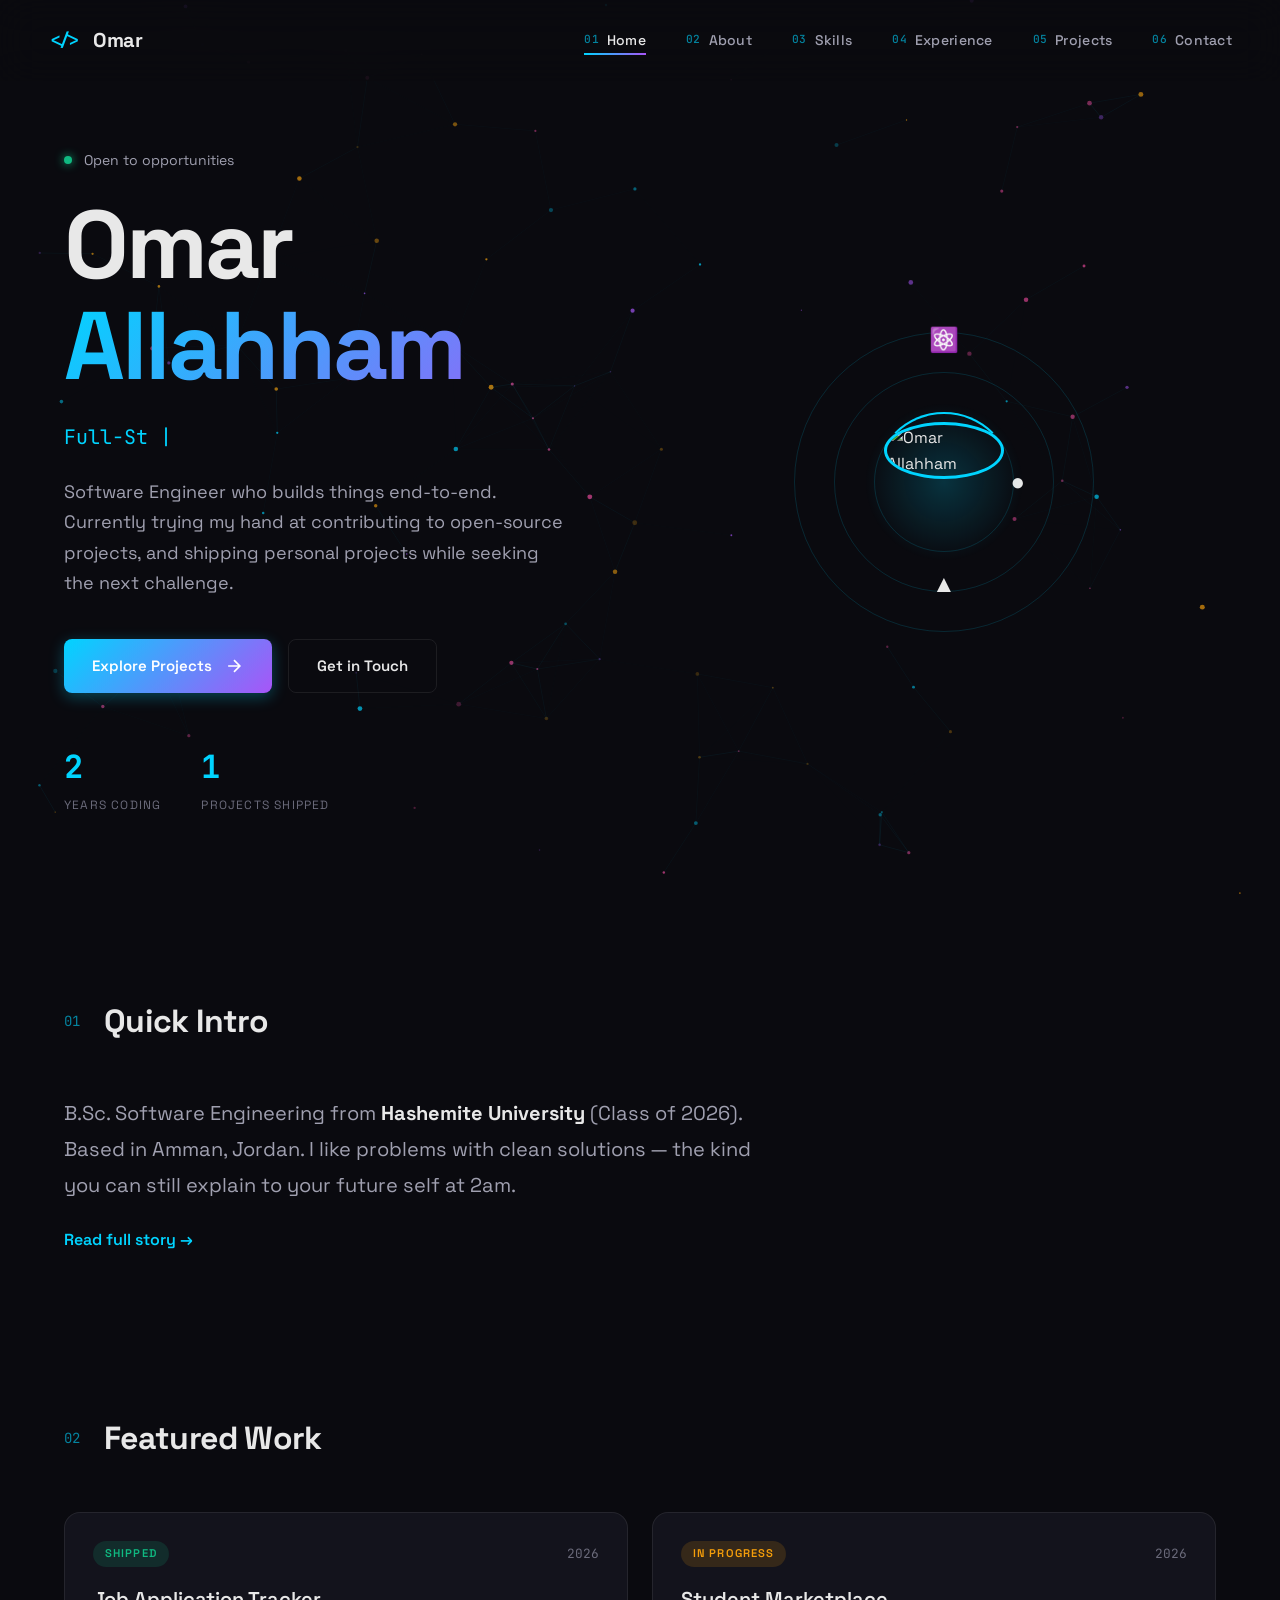
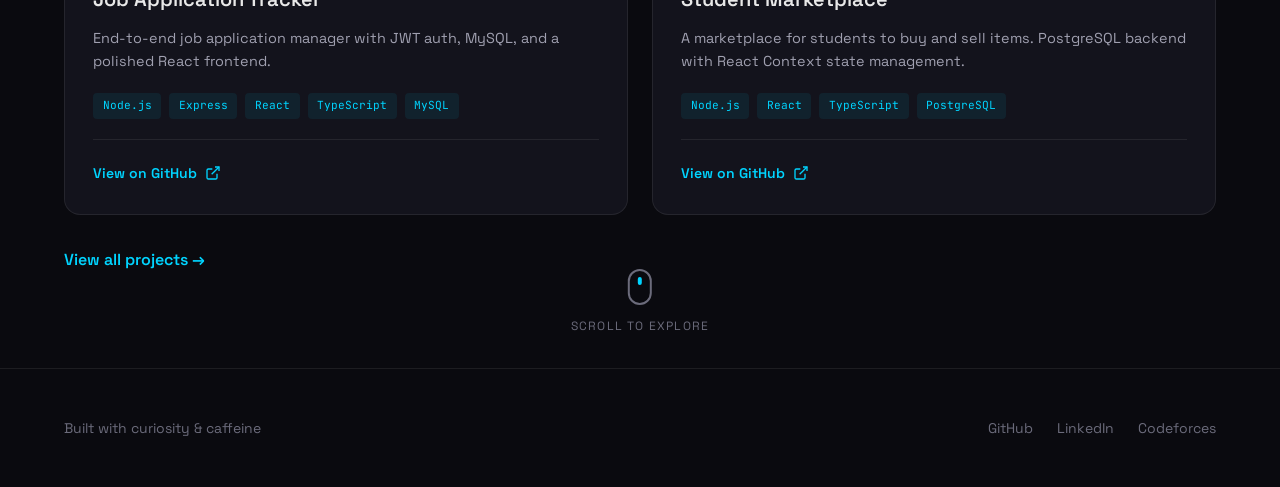
==== index.html @ a4176b9d "update project" ====
<!DOCTYPE html>
<html lang="en">
<head>
  <meta charset="UTF-8">
  <meta name="viewport" content="width=device-width, initial-scale=1.0">
  <title>Omar Allahham — Software Engineer</title>
  <link rel="preconnect" href="https://fonts.googleapis.com">
  <link rel="preconnect" href="https://fonts.gstatic.com" crossorigin>
  <link href="https://fonts.googleapis.com/css2?family=Space+Grotesk:wght@300;400;500;600;700&family=JetBrains+Mono:wght@300;400;500;600;700&display=swap" rel="stylesheet">
  <link rel="stylesheet" href="css/main.css">
  <link rel="icon" href="data:image/svg+xml,<svg xmlns=%22http://www.w3.org/2000/svg%22 viewBox=%220 0 100 100%22><text y=%22.9em%22 font-size=%2290%22>⚡</text></svg>">
</head>
<body class="page-home">
  <canvas id="universe-canvas"></canvas>
  <nav class="main-nav" id="main-nav">
    <div class="nav-brand">
      <a href="index.html" class="brand-link">
        <span class="brand-symbol">&lt;/&gt;</span>
        <span class="brand-text">Omar</span>
      </a>
    </div>
    <button class="nav-toggle" id="nav-toggle" aria-label="Toggle navigation">
      <span></span><span></span><span></span>
    </button>
    <ul class="nav-links" id="nav-links">
      <li><a href="index.html" class="nav-link active"><span>01</span> Home</a></li>
      <li><a href="about.html" class="nav-link"><span>02</span> About</a></li>
      <li><a href="skills.html" class="nav-link"><span>03</span> Skills</a></li>
      <li><a href="experience.html" class="nav-link"><span>04</span> Experience</a></li>
      <li><a href="projects.html" class="nav-link"><span>05</span> Projects</a></li>
      <li><a href="contact.html" class="nav-link"><span>06</span> Contact</a></li>
    </ul>
  </nav>
  <div class="page-transition" id="page-transition"></div>
  <main class="main-content">

<section class="hero-section">
  <div class="hero-content">
    <div class="hero-eyebrow">
      <span class="status-dot"></span>
      <span class="status-text">Open to opportunities</span>
    </div>
    <h1 class="hero-title">
      <span class="title-line">Omar</span>
      <span class="title-line gradient">Allahham</span>
    </h1>
    <div class="hero-subtitle">
      <span class="typing-text" id="typing-text"></span>
      <span class="typing-cursor">|</span>
    </div>
    <p class="hero-description">
      Software Engineer who builds things end-to-end. 
      Currently trying my hand at contributing to open-source projects, 
      and shipping personal projects while seeking the next challenge.
    </p>
    <div class="hero-cta">
      <a href="projects.html" class="btn btn-primary">
        <span>Explore Projects</span>
        <svg width="20" height="20" viewBox="0 0 24 24" fill="none" stroke="currentColor" stroke-width="2"><path d="M5 12h14M12 5l7 7-7 7"/></svg>
      </a>
      <a href="contact.html" class="btn btn-secondary">
        <span>Get in Touch</span>
      </a>
    </div>
    <div class="hero-stats">
      <div class="stat-item">
        <span class="stat-number" data-target="3">0</span>
        <span class="stat-label">Years Coding</span>
      </div>
      <div class="stat-item">
        <span class="stat-number" data-target="2">0</span>
        <span class="stat-label">Projects Shipped</span>
      </div>
    </div>
  </div>
  <div class="hero-visual">
    <div class="orbit-container">
      <div class="orbit orbit-1"><div class="orbit-icon" style="--delay:0s">⚛️</div></div>
      <div class="orbit orbit-2"><div class="orbit-icon" style="--delay:2s">▲</div></div>
      <div class="orbit orbit-3"><div class="orbit-icon" style="--delay:4s">●</div></div>
      <div class="center-avatar">
        <img src="assets/photo.jpg" alt="Omar Allahham" class="avatar-img">
        <div class="avatar-ring"></div>
        <div class="avatar-glow"></div>
      </div>
    </div>
  </div>
  <div class="scroll-indicator">
    <div class="scroll-mouse"><div class="scroll-wheel"></div></div>
    <span>Scroll to explore</span>
  </div>
</section>

<section class="quick-about">
  <div class="section-header">
    <span class="section-number">01</span>
    <h2 class="section-title">Quick Intro</h2>
  </div>
  <div class="quick-about-content">
    <p class="lead-text">
      B.Sc. Software Engineering from <strong>Hashemite University</strong> (Class of 2026). 
      Based in Amman, Jordan. I like problems with clean solutions — 
      the kind you can still explain to your future self at 2am.
    </p>
    <a href="about.html" class="text-link">Read full story →</a>
  </div>
</section>

<section class="featured-projects">
  <div class="section-header">
    <span class="section-number">02</span>
    <h2 class="section-title">Featured Work</h2>
  </div>
  <div class="project-grid">
    <article class="project-card featured">
      <div class="project-card-inner">
        <div class="project-meta">
          <span class="project-status shipped">Shipped</span>
          <span class="project-year">2026</span>
        </div>
        <h3 class="project-name">Job Application Tracker</h3>
        <p class="project-desc">End-to-end job application manager with JWT auth, MySQL, and a polished React frontend.</p>
        <div class="project-tech">
          <span>Node.js</span><span>Express</span><span>React</span><span>TypeScript</span><span>MySQL</span>
        </div>
        <div class="project-card-back">
          <a href="https://github.com/Omar-Allaham25/job-tracker" target="_blank" class="project-link">
            <span>View on GitHub</span>
            <svg width="16" height="16" viewBox="0 0 24 24" fill="none" stroke="currentColor" stroke-width="2">
              <path d="M18 13v6a2 2 0 0 1-2 2H5a2 2 0 0 1-2-2V8a2 2 0 0 1 2-2h6"/>
              <polyline points="15 3 21 3 21 9"/><line x1="10" y1="14" x2="21" y2="3"/>
            </svg>
          </a>
        </div>
      </div>
    </article>
    <article class="project-card">
      <div class="project-card-inner">
        <div class="project-meta">
          <span class="project-status progress">In Progress</span>
          <span class="project-year">2026</span>
        </div>
        <h3 class="project-name">Student Marketplace</h3>
        <p class="project-desc">A marketplace for students to buy and sell items. PostgreSQL backend with React Context state management.</p>
        <div class="project-tech">
          <span>Node.js</span><span>React</span><span>TypeScript</span><span>PostgreSQL</span>
        </div>
        <div class="project-card-back">
          <a href="https://github.com/Omar-Allaham25/student-marketplace" target="_blank" class="project-link">
            <span>View on GitHub</span>
            <svg width="16" height="16" viewBox="0 0 24 24" fill="none" stroke="currentColor" stroke-width="2">
              <path d="M18 13v6a2 2 0 0 1-2 2H5a2 2 0 0 1-2-2V8a2 2 0 0 1 2-2h6"/>
              <polyline points="15 3 21 3 21 9"/><line x1="10" y1="14" x2="21" y2="3"/>
            </svg>
          </a>
        </div>
      </div>
    </article>
  </div>
  <a href="projects.html" class="text-link">View all projects →</a>
</section>

  </main>
  <footer class="site-footer">
    <div class="footer-content">
      <p class="footer-text">Built with curiosity & caffeine</p>
      <div class="footer-links">
        <a href="https://github.com/Omar-Allaham25" target="_blank" rel="noopener">GitHub</a>
        <a href="https://linkedin.com/in/omaraliallaham" target="_blank" rel="noopener">LinkedIn</a>
        <a href="https://codeforces.com/profile/omarallahham" target="_blank" rel="noopener">Codeforces</a>
      </div>
    </div>
  </footer>
  <div class="scroll-progress" id="scroll-progress"></div>
  <script src="js/main.js"></script>
</body>
</html>
---- css/main.css ----
/* ========================================
   OMAR ALLAHAM PORTFOLIO v2
   "The Developer's Observatory"
   Static HTML Version
   ======================================== */

/* CSS Variables */
:root {
  --bg-primary: #0a0a0f;
  --bg-secondary: #111118;
  --bg-tertiary: #1a1a25;
  --bg-card: rgba(26, 26, 37, 0.6);
  --text-primary: #e8e8e8;
  --text-secondary: #a0a0b0;
  --text-muted: #6b6b7b;
  --accent-cyan: #00d4ff;
  --accent-purple: #a855f7;
  --accent-pink: #ec4899;
  --accent-amber: #f59e0b;
  --accent-green: #10b981;
  --border-color: rgba(255, 255, 255, 0.08);
  --font-display: 'Space Grotesk', sans-serif;
  --font-mono: 'JetBrains Mono', monospace;
  --transition-smooth: cubic-bezier(0.4, 0, 0.2, 1);
}

*, *::before, *::after { margin: 0; padding: 0; box-sizing: border-box; }
html { scroll-behavior: smooth; font-size: 16px; }

body {
  font-family: var(--font-display);
  background: var(--bg-primary);
  color: var(--text-primary);
  line-height: 1.6;
  overflow-x: hidden;
  min-height: 100vh;
}

::selection { background: rgba(0, 212, 255, 0.3); color: #fff; }
::-webkit-scrollbar { width: 8px; }
::-webkit-scrollbar-track { background: var(--bg-primary); }
::-webkit-scrollbar-thumb { background: var(--bg-tertiary); border-radius: 4px; }
::-webkit-scrollbar-thumb:hover { background: var(--accent-cyan); }

/* Canvas Background */
#universe-canvas {
  position: fixed; top: 0; left: 0; width: 100%; height: 100%;
  z-index: 0; pointer-events: none;
}

/* ========================================
   NAVIGATION
   ======================================== */
.main-nav {
  position: fixed; top: 0; left: 0; right: 0; z-index: 1000;
  display: flex; align-items: center; justify-content: space-between;
  padding: 1.5rem 3rem;
  backdrop-filter: blur(20px);
  background: rgba(10, 10, 15, 0.7);
  border-bottom: 1px solid transparent;
  transition: all 0.4s var(--transition-smooth);
}
.main-nav.scrolled {
  padding: 1rem 3rem;
  border-bottom-color: var(--border-color);
  background: rgba(10, 10, 15, 0.9);
}
.nav-brand { position: relative; z-index: 1001; }
.brand-link {
  display: flex; align-items: center; gap: 0.75rem;
  text-decoration: none; color: var(--text-primary);
  font-weight: 700; font-size: 1.25rem;
}
.brand-symbol {
  font-family: var(--font-mono); color: var(--accent-cyan);
  font-size: 1.1rem; animation: pulse-glow 3s ease-in-out infinite;
}
.brand-text { letter-spacing: -0.02em; }

.nav-links {
  display: flex; list-style: none; gap: 2.5rem; align-items: center;
}
.nav-link {
  position: relative; text-decoration: none;
  color: var(--text-secondary); font-size: 0.875rem;
  font-weight: 500; letter-spacing: 0.02em;
  transition: color 0.3s ease;
  display: flex; align-items: center; gap: 0.5rem;
}
.nav-link span {
  font-family: var(--font-mono); font-size: 0.7rem;
  color: var(--accent-cyan); opacity: 0.6;
}
.nav-link::after {
  content: ''; position: absolute; bottom: -4px; left: 0;
  width: 0; height: 2px;
  background: linear-gradient(90deg, var(--accent-cyan), var(--accent-purple));
  transition: width 0.3s var(--transition-smooth);
}
.nav-link:hover, .nav-link.active { color: var(--text-primary); }
.nav-link:hover::after, .nav-link.active::after { width: 100%; }

.nav-toggle {
  display: none; flex-direction: column; gap: 5px;
  background: none; border: none; cursor: pointer;
  padding: 5px; z-index: 1001;
}
.nav-toggle span { display: block; width: 24px; height: 2px; background: var(--text-primary); transition: all 0.3s ease; }

/* ========================================
   PAGE TRANSITION & SCROLL PROGRESS
   ======================================== */
.page-transition {
  position: fixed; top: 0; left: 0; width: 100%; height: 100%;
  background: var(--bg-primary); z-index: 9999;
  pointer-events: none; opacity: 0;
  transition: opacity 0.5s ease;
}
.page-transition.active { opacity: 1; }

.scroll-progress {
  position: fixed; top: 0; left: 0; height: 2px;
  background: linear-gradient(90deg, var(--accent-cyan), var(--accent-purple));
  z-index: 10000; width: 0%;
  transition: width 0.1s linear;
}

.main-content { position: relative; z-index: 1; }

/* ========================================
   HERO SECTION
   ======================================== */
.hero-section {
  min-height: 100vh; display: grid;
  grid-template-columns: 1fr 1fr; align-items: center;
  padding: 8rem 4rem 4rem; gap: 4rem;
  max-width: 1400px; margin: 0 auto;
}
.hero-content { animation: fadeInUp 1s ease forwards; }
.hero-eyebrow {
  display: flex; align-items: center; gap: 0.75rem;
  margin-bottom: 1.5rem; font-size: 0.875rem; color: var(--text-secondary);
}
.status-dot {
  width: 8px; height: 8px; background: var(--accent-green);
  border-radius: 50%; animation: pulse 2s ease-in-out infinite;
  box-shadow: 0 0 10px var(--accent-green);
}
.hero-title {
  font-size: clamp(3rem, 8vw, 6rem); font-weight: 700;
  line-height: 1.05; letter-spacing: -0.03em; margin-bottom: 1.5rem;
}
.title-line { display: block; }
.title-line.gradient {
  background: linear-gradient(135deg, var(--accent-cyan), var(--accent-purple));
  -webkit-background-clip: text; -webkit-text-fill-color: transparent;
  background-clip: text;
}
.hero-subtitle {
  font-family: var(--font-mono); font-size: 1.25rem;
  color: var(--accent-cyan); margin-bottom: 1.5rem; min-height: 2rem;
}
.typing-cursor { animation: blink 1s step-end infinite; }
.hero-description {
  font-size: 1.125rem; color: var(--text-secondary);
  max-width: 500px; margin-bottom: 2.5rem; line-height: 1.7;
}
.highlight-link {
  color: var(--accent-cyan); text-decoration: none;
  border-bottom: 1px dashed var(--accent-cyan); transition: all 0.3s ease;
}
.highlight-link:hover { color: var(--accent-purple); border-bottom-color: var(--accent-purple); }
.hero-cta { display: flex; gap: 1rem; margin-bottom: 3rem; flex-wrap: wrap; }

.btn {
  display: inline-flex; align-items: center; gap: 0.75rem;
  padding: 0.875rem 1.75rem; border-radius: 8px;
  font-size: 0.9375rem; font-weight: 600;
  text-decoration: none; transition: all 0.3s var(--transition-smooth);
  cursor: pointer; border: none; font-family: inherit;
}
.btn-primary {
  background: linear-gradient(135deg, var(--accent-cyan), var(--accent-purple));
  color: #fff; box-shadow: 0 4px 15px rgba(0, 212, 255, 0.3);
}
.btn-primary:hover { transform: translateY(-2px); box-shadow: 0 8px 25px rgba(0, 212, 255, 0.4); }
.btn-secondary {
  background: transparent; color: var(--text-primary);
  border: 1px solid var(--border-color);
}
.btn-secondary:hover { border-color: var(--accent-cyan); background: rgba(0, 212, 255, 0.05); }
.btn-full { width: 100%; justify-content: center; }

.hero-stats { display: flex; gap: 2.5rem; }
.stat-item { display: flex; flex-direction: column; gap: 0.25rem; }
.stat-number { font-size: 2rem; font-weight: 700; color: var(--accent-cyan); font-family: var(--font-mono); }
.stat-label { font-size: 0.75rem; color: var(--text-muted); text-transform: uppercase; letter-spacing: 0.1em; }

/* Hero Visual - Orbit */
.hero-visual { display: flex; justify-content: center; align-items: center; }
.orbit-container { position: relative; width: 400px; height: 400px; }
.orbit {
  position: absolute; top: 50%; left: 50%;
  transform: translate(-50%, -50%); border: 1px solid rgba(0, 212, 255, 0.15);
  border-radius: 50%;
}
.orbit-1 { width: 300px; height: 300px; animation: rotate 20s linear infinite; }
.orbit-2 { width: 220px; height: 220px; animation: rotate 15s linear infinite reverse; }
.orbit-3 { width: 140px; height: 140px; animation: rotate 10s linear infinite; }
.orbit-icon { position: absolute; font-size: 1.5rem; }
.orbit-1 .orbit-icon { top: -12px; left: 50%; transform: translateX(-50%); animation: counter-rotate 20s linear infinite; }
.orbit-2 .orbit-icon { bottom: -12px; left: 50%; transform: translateX(-50%); animation: counter-rotate 15s linear infinite reverse; }
.orbit-3 .orbit-icon { right: -12px; top: 50%; transform: translateY(-50%); animation: counter-rotate 10s linear infinite; }

.center-avatar {
  position: absolute; top: 50%; left: 50%;
  transform: translate(-50%, -50%); width: 120px; height: 120px;
}
.avatar-img { width: 100%; height: 100%; border-radius: 50%; object-fit: cover; border: 3px solid var(--accent-cyan); position: relative; z-index: 2; }
.avatar-ring { position: absolute; top: -10px; left: -10px; right: -10px; bottom: -10px; border: 2px solid transparent; border-top-color: var(--accent-cyan); border-radius: 50%; animation: rotate 3s linear infinite; }
.avatar-glow { position: absolute; top: -20px; left: -20px; right: -20px; bottom: -20px; background: radial-gradient(circle, rgba(0, 212, 255, 0.2) 0%, transparent 70%); border-radius: 50%; animation: pulse-glow 3s ease-in-out infinite; }

.scroll-indicator {
  position: absolute; bottom: 2rem; left: 50%;
  transform: translateX(-50%); display: flex; flex-direction: column;
  align-items: center; gap: 0.75rem; color: var(--text-muted);
  font-size: 0.75rem; letter-spacing: 0.1em; text-transform: uppercase;
  animation: bounce 2s ease-in-out infinite;
}
.scroll-mouse { width: 24px; height: 36px; border: 2px solid var(--text-muted); border-radius: 12px; position: relative; }
.scroll-wheel { width: 4px; height: 8px; background: var(--accent-cyan); border-radius: 2px; position: absolute; top: 6px; left: 50%; transform: translateX(-50%); animation: scroll-wheel 2s ease-in-out infinite; }

/* ========================================
   SECTION HEADERS
   ======================================== */
.section-header { display: flex; align-items: center; gap: 1.5rem; margin-bottom: 3rem; }
.section-number { font-family: var(--font-mono); font-size: 0.875rem; color: var(--accent-cyan); opacity: 0.6; }
.section-title { font-size: 2rem; font-weight: 700; letter-spacing: -0.02em; }

.page-header { padding: 10rem 4rem 4rem; max-width: 1400px; margin: 0 auto; }
.page-header-content { animation: fadeInUp 0.8s ease forwards; }
.page-number { font-family: var(--font-mono); font-size: 1rem; color: var(--accent-cyan); opacity: 0.6; display: block; margin-bottom: 1rem; }
.page-title {
  font-size: clamp(2.5rem, 6vw, 4rem); font-weight: 700;
  letter-spacing: -0.03em; margin-bottom: 0.75rem;
  background: linear-gradient(135deg, var(--text-primary), var(--accent-cyan));
  -webkit-background-clip: text; -webkit-text-fill-color: transparent; background-clip: text;
}
.page-subtitle { font-size: 1.25rem; color: var(--text-secondary); }

/* ========================================
   QUICK ABOUT (HOME)
   ======================================== */
.quick-about { padding: 6rem 4rem; max-width: 1400px; margin: 0 auto; }
.quick-about-content { max-width: 700px; }
.lead-text { font-size: 1.25rem; color: var(--text-secondary); line-height: 1.8; margin-bottom: 1.5rem; }
.lead-text strong { color: var(--text-primary); }
.text-link {
  color: var(--accent-cyan); text-decoration: none; font-weight: 600;
  display: inline-flex; align-items: center; gap: 0.5rem; transition: all 0.3s ease;
}
.text-link:hover { gap: 0.75rem; color: var(--accent-purple); }

/* ========================================
   FEATURED PROJECTS (HOME)
   ======================================== */
.featured-projects { padding: 4rem 4rem 6rem; max-width: 1400px; margin: 0 auto; }
.project-grid { display: grid; grid-template-columns: repeat(auto-fit, minmax(320px, 1fr)); gap: 1.5rem; margin-bottom: 2rem; }
.project-card { perspective: 1000px; }
.project-card-inner {
  background: var(--bg-card); border: 1px solid var(--border-color);
  border-radius: 16px; padding: 1.75rem;
  transition: all 0.4s var(--transition-smooth); position: relative; overflow: hidden;
}
.project-card-inner::before {
  content: ''; position: absolute; top: 0; left: 0; right: 0; height: 3px;
  background: linear-gradient(90deg, var(--accent-cyan), var(--accent-purple));
  transform: scaleX(0); transform-origin: left;
  transition: transform 0.4s var(--transition-smooth);
}
.project-card:hover .project-card-inner::before { transform: scaleX(1); }
.project-card:hover .project-card-inner {
  transform: translateY(-4px); border-color: rgba(0, 212, 255, 0.2);
  box-shadow: 0 20px 40px rgba(0, 0, 0, 0.3);
}
.project-meta { display: flex; justify-content: space-between; align-items: center; margin-bottom: 1rem; }
.project-status { font-size: 0.7rem; font-weight: 600; text-transform: uppercase; letter-spacing: 0.1em; padding: 0.25rem 0.75rem; border-radius: 20px; }
.project-status.shipped { background: rgba(16, 185, 129, 0.15); color: var(--accent-green); }
.project-status.progress { background: rgba(245, 158, 11, 0.15); color: var(--accent-amber); }
.project-year { font-family: var(--font-mono); font-size: 0.8rem; color: var(--text-muted); }
.project-name { font-size: 1.25rem; font-weight: 600; margin-bottom: 0.75rem; }
.project-desc { font-size: 0.9rem; color: var(--text-secondary); line-height: 1.6; margin-bottom: 1.25rem; }
.project-tech { display: flex; flex-wrap: wrap; gap: 0.5rem; }
.project-tech span {
  font-family: var(--font-mono); font-size: 0.7rem; color: var(--accent-cyan);
  background: rgba(0, 212, 255, 0.08); padding: 0.25rem 0.6rem; border-radius: 4px;
}
.project-card-back { margin-top: 1.25rem; padding-top: 1.25rem; border-top: 1px solid var(--border-color); }
.project-link { display: inline-flex; align-items: center; gap: 0.5rem; color: var(--accent-cyan); text-decoration: none; font-size: 0.875rem; font-weight: 600; transition: gap 0.3s ease; }
.project-link:hover { gap: 0.75rem; }

/* ========================================
   ABOUT PAGE
   ======================================== */
.about-section { padding: 2rem 4rem 4rem; max-width: 1400px; margin: 0 auto; }
.about-grid { display: grid; grid-template-columns: 1fr 2fr; gap: 4rem; align-items: start; }
.about-visual { position: sticky; top: 120px; }
.photo-frame { position: relative; width: 100%; max-width: 350px; margin-bottom: 2rem; }
.about-photo { width: 100%; border-radius: 16px; display: block; position: relative; z-index: 2; }
.photo-glitch {
  position: absolute; top: 0; left: 0; width: 100%; height: 100%;
  background: linear-gradient(45deg, var(--accent-cyan), var(--accent-purple));
  border-radius: 16px; opacity: 0; z-index: 3; mix-blend-mode: overlay;
  animation: glitch 5s ease-in-out infinite;
}
.photo-scanline { position: absolute; top: 0; left: 0; width: 100%; height: 4px; background: rgba(0, 212, 255, 0.5); z-index: 4; animation: scanline 3s linear infinite; }
.about-badges { display: flex; flex-direction: column; gap: 0.75rem; }
.badge { display: flex; align-items: center; gap: 0.75rem; padding: 0.75rem 1rem; background: var(--bg-card); border: 1px solid var(--border-color); border-radius: 8px; font-size: 0.875rem; }
.badge-icon { font-size: 1.25rem; }
.about-content { display: flex; flex-direction: column; gap: 3rem; }
.about-block { opacity: 0; transform: translateY(20px); transition: all 0.6s ease; }
.about-block.visible { opacity: 1; transform: translateY(0); }
.block-title { font-size: 1.5rem; font-weight: 600; margin-bottom: 1rem; color: var(--accent-cyan); }
.about-block p { color: var(--text-secondary); line-height: 1.8; margin-bottom: 1rem; }
.about-block p:last-child { margin-bottom: 0; }
.interests-grid { display: grid; grid-template-columns: repeat(2, 1fr); gap: 1rem; }
.interest-item { display: flex; align-items: center; gap: 0.75rem; padding: 1rem; background: var(--bg-card); border: 1px solid var(--border-color); border-radius: 12px; transition: all 0.3s ease; }
.interest-item:hover { border-color: var(--accent-cyan); transform: translateY(-2px); }
.interest-icon { font-size: 1.5rem; }

.credentials-section { padding: 4rem; max-width: 1400px; margin: 0 auto; }
.credentials-grid { display: grid; grid-template-columns: repeat(auto-fit, minmax(250px, 1fr)); gap: 1.5rem; }
.credential-card {
  background: var(--bg-card); border: 1px solid var(--border-color);
  border-radius: 16px; padding: 1.75rem;
  transition: all 0.4s var(--transition-smooth);
  opacity: 0; transform: translateY(20px);
}
.credential-card.visible { opacity: 1; transform: translateY(0); transition: all 0.6s ease; }
.credential-card:hover { border-color: var(--accent-purple); transform: translateY(-4px); box-shadow: 0 10px 30px rgba(168, 85, 247, 0.1); }
.credential-icon { font-size: 2rem; margin-bottom: 1rem; }
.credential-card h3 { font-size: 1rem; font-weight: 600; margin-bottom: 0.5rem; }
.credential-card p { font-size: 0.875rem; color: var(--text-muted); }

/* ========================================
   SKILLS PAGE
   ======================================== */
.skills-section { padding: 2rem 4rem 6rem; max-width: 1400px; margin: 0 auto; }
.skills-intro { max-width: 700px; margin-bottom: 4rem; opacity: 0; transform: translateY(20px); transition: all 0.6s ease; }
.skills-intro.visible { opacity: 1; transform: translateY(0); }
.skills-categories { display: flex; flex-direction: column; gap: 3rem; }
.skill-category { opacity: 0; transform: translateY(20px); transition: all 0.6s ease; }
.skill-category.visible { opacity: 1; transform: translateY(0); }
.category-header { display: flex; align-items: center; gap: 1rem; margin-bottom: 1.5rem; }
.category-status { font-size: 0.7rem; font-weight: 600; text-transform: uppercase; letter-spacing: 0.1em; padding: 0.25rem 0.75rem; border-radius: 20px; }
.category-status.shipped { background: rgba(16, 185, 129, 0.15); color: var(--accent-green); }
.category-status.progress { background: rgba(245, 158, 11, 0.15); color: var(--accent-amber); }
.category-status.planned { background: rgba(168, 85, 247, 0.15); color: var(--accent-purple); }
.category-title { font-size: 1.25rem; font-weight: 600; }
.skill-constellation { display: flex; flex-wrap: wrap; gap: 1rem; }
.skill-node {
  position: relative; background: var(--bg-card); border: 1px solid var(--border-color);
  border-radius: 12px; padding: 1.25rem 1.5rem; min-width: 140px;
  cursor: pointer; transition: all 0.4s var(--transition-smooth); overflow: hidden;
}
.skill-node::before {
  content: ''; position: absolute; bottom: 0; left: 0; height: 3px;
  background: linear-gradient(90deg, var(--accent-cyan), var(--accent-purple));
  width: var(--level, 0%); transition: width 1s var(--transition-smooth);
}
.skill-node:hover { border-color: var(--accent-cyan); transform: translateY(-4px) scale(1.02); box-shadow: 0 10px 30px rgba(0, 212, 255, 0.1); }
.node-label { display: block; font-weight: 600; font-size: 0.9375rem; margin-bottom: 0.25rem; }
.node-level { font-family: var(--font-mono); font-size: 0.75rem; color: var(--accent-cyan); }
.skills-practice { margin-top: 4rem; padding-top: 3rem; border-top: 1px solid var(--border-color); opacity: 0; transform: translateY(20px); transition: all 0.6s ease; }
.skills-practice.visible { opacity: 1; transform: translateY(0); }
.practice-title { font-size: 1.25rem; font-weight: 600; margin-bottom: 1.5rem; }
.practice-tags { display: flex; flex-wrap: wrap; gap: 0.75rem; }
.practice-tag { padding: 0.5rem 1rem; background: var(--bg-tertiary); border: 1px solid var(--border-color); border-radius: 8px; font-size: 0.875rem; color: var(--text-secondary); transition: all 0.3s ease; }
.practice-tag:hover { border-color: var(--accent-purple); color: var(--accent-purple); transform: translateY(-2px); }

/* ========================================
   EXPERIENCE PAGE
   ======================================== */
.experience-section { padding: 2rem 4rem 6rem; max-width: 1000px; margin: 0 auto; }
.timeline { position: relative; padding-left: 3rem; }
.timeline-line { position: absolute; left: 0; top: 0; bottom: 0; width: 2px; background: linear-gradient(180deg, var(--accent-cyan), var(--accent-purple)); }
.timeline-item { position: relative; padding-bottom: 4rem; opacity: 0; transform: translateX(-20px); transition: all 0.6s ease; }
.timeline-item:last-child { padding-bottom: 0; }
.timeline-item.visible { opacity: 1; transform: translateX(0); }
.timeline-marker { position: absolute; left: -3rem; top: 0.5rem; width: 2rem; height: 2rem; display: flex; align-items: center; justify-content: center; }
.marker-dot { width: 12px; height: 12px; border-radius: 50%; background: var(--accent-cyan); border: 3px solid var(--bg-primary); box-shadow: 0 0 0 2px var(--accent-cyan); }
.timeline-marker.active .marker-dot { background: var(--accent-green); box-shadow: 0 0 0 2px var(--accent-green); }
.marker-pulse { position: absolute; width: 24px; height: 24px; border-radius: 50%; background: var(--accent-green); opacity: 0.3; animation: pulse-ring 2s ease-out infinite; }
.timeline-content { background: var(--bg-card); border: 1px solid var(--border-color); border-radius: 16px; padding: 2rem; transition: all 0.4s var(--transition-smooth); }
.timeline-content:hover { border-color: rgba(0, 212, 255, 0.2); box-shadow: 0 10px 30px rgba(0, 0, 0, 0.2); }
.timeline-header { display: flex; justify-content: space-between; align-items: center; margin-bottom: 1rem; flex-wrap: wrap; gap: 0.5rem; }
.timeline-date { font-family: var(--font-mono); font-size: 0.8rem; color: var(--accent-cyan); }
.timeline-status { font-size: 0.7rem; font-weight: 600; text-transform: uppercase; letter-spacing: 0.1em; padding: 0.25rem 0.75rem; border-radius: 20px; background: rgba(168, 85, 247, 0.15); color: var(--accent-purple); }
.timeline-status.status-active { background: rgba(16, 185, 129, 0.15); color: var(--accent-green); }
.timeline-title { font-size: 1.25rem; font-weight: 600; margin-bottom: 0.25rem; }
.timeline-company { font-size: 0.9375rem; color: var(--text-secondary); font-weight: 500; margin-bottom: 1rem; }
.timeline-list { list-style: none; margin-bottom: 1.25rem; }
.timeline-list li { position: relative; padding-left: 1.25rem; margin-bottom: 0.75rem; color: var(--text-secondary); line-height: 1.7; }
.timeline-list li::before { content: '▸'; position: absolute; left: 0; color: var(--accent-cyan); }
.timeline-tags { display: flex; flex-wrap: wrap; gap: 0.5rem; }
.timeline-tags span { font-family: var(--font-mono); font-size: 0.7rem; color: var(--accent-purple); background: rgba(168, 85, 247, 0.08); padding: 0.25rem 0.6rem; border-radius: 4px; }

/* ========================================
   PROJECTS PAGE
   ======================================== */
.projects-section { padding: 2rem 4rem 6rem; max-width: 1400px; margin: 0 auto; }
.projects-filter { display: flex; gap: 0.75rem; margin-bottom: 3rem; flex-wrap: wrap; }
.filter-btn { padding: 0.5rem 1.25rem; background: transparent; border: 1px solid var(--border-color); border-radius: 8px; color: var(--text-secondary); font-family: inherit; font-size: 0.875rem; cursor: pointer; transition: all 0.3s ease; }
.filter-btn:hover, .filter-btn.active { background: var(--accent-cyan); border-color: var(--accent-cyan); color: var(--bg-primary); }
.projects-grid { display: flex; flex-direction: column; gap: 2rem; }
.project-showcase {
  display: grid; grid-template-columns: 1fr 1.5fr; gap: 2rem;
  background: var(--bg-card); border: 1px solid var(--border-color);
  border-radius: 20px; overflow: hidden;
  transition: all 0.4s var(--transition-smooth);
  opacity: 0; transform: translateY(20px);
}
.project-showcase.visible { opacity: 1; transform: translateY(0); transition: all 0.6s ease; }
.project-showcase:hover { border-color: rgba(0, 212, 255, 0.2); box-shadow: 0 20px 50px rgba(0, 0, 0, 0.3); }
.showcase-visual { position: relative; background: var(--bg-secondary); display: flex; align-items: center; justify-content: center; min-height: 280px; overflow: hidden; }
.showcase-placeholder { display: flex; flex-direction: column; align-items: center; gap: 1rem; }
.placeholder-icon { font-size: 4rem; opacity: 0.5; }
.placeholder-text { font-size: 1.25rem; font-weight: 600; color: var(--text-muted); }
.showcase-placeholder.planned .placeholder-icon { opacity: 0.3; }
.showcase-overlay { position: absolute; inset: 0; background: rgba(10, 10, 15, 0.8); display: flex; align-items: center; justify-content: center; opacity: 0; transition: opacity 0.4s ease; }
.project-showcase:hover .showcase-overlay { opacity: 1; }
.overlay-link { display: inline-flex; align-items: center; gap: 0.75rem; padding: 0.875rem 1.5rem; background: var(--accent-cyan); color: var(--bg-primary); text-decoration: none; border-radius: 8px; font-weight: 600; transition: all 0.3s ease; }
.overlay-link:hover { transform: scale(1.05); box-shadow: 0 0 20px rgba(0, 212, 255, 0.4); }
.overlay-link.disabled { background: var(--bg-tertiary); color: var(--text-muted); cursor: not-allowed; }
.showcase-info { padding: 2rem; display: flex; flex-direction: column; }
.showcase-meta { display: flex; gap: 1rem; margin-bottom: 1rem; flex-wrap: wrap; }
.showcase-status { font-size: 0.7rem; font-weight: 600; text-transform: uppercase; letter-spacing: 0.1em; padding: 0.25rem 0.75rem; border-radius: 20px; }
.showcase-status.shipped { background: rgba(16, 185, 129, 0.15); color: var(--accent-green); }
.showcase-status.progress { background: rgba(245, 158, 11, 0.15); color: var(--accent-amber); }
.showcase-status.planned { background: rgba(168, 85, 247, 0.15); color: var(--accent-purple); }
.showcase-type { font-size: 0.8rem; color: var(--text-muted); }
.showcase-title { font-size: 1.5rem; font-weight: 600; margin-bottom: 1rem; }
.showcase-desc { color: var(--text-secondary); line-height: 1.7; margin-bottom: 1.5rem; flex-grow: 1; }
.showcase-tech { display: flex; flex-wrap: wrap; gap: 0.5rem; }
.showcase-tech span { font-family: var(--font-mono); font-size: 0.75rem; color: var(--accent-cyan); background: rgba(0, 212, 255, 0.08); padding: 0.35rem 0.75rem; border-radius: 4px; }

/* ========================================
   CONTACT PAGE
   ======================================== */
.contact-section { padding: 2rem 4rem 6rem; max-width: 1400px; margin: 0 auto; }
.contact-grid { display: grid; grid-template-columns: 1fr 1fr; gap: 3rem; margin-bottom: 4rem; }
.contact-terminal { background: var(--bg-secondary); border: 1px solid var(--border-color); border-radius: 16px; overflow: hidden; opacity: 0; transform: translateY(20px); transition: all 0.6s ease; }
.contact-terminal.visible { opacity: 1; transform: translateY(0); }
.terminal-header { display: flex; align-items: center; gap: 1rem; padding: 0.875rem 1.25rem; background: var(--bg-tertiary); border-bottom: 1px solid var(--border-color); }
.terminal-buttons { display: flex; gap: 0.5rem; }
.terminal-btn { width: 12px; height: 12px; border-radius: 50%; }
.terminal-btn.close { background: #ff5f56; }
.terminal-btn.minimize { background: #ffbd2e; }
.terminal-btn.maximize { background: #27c93f; }
.terminal-title { font-family: var(--font-mono); font-size: 0.8rem; color: var(--text-muted); }
.terminal-body { padding: 1.5rem; font-family: var(--font-mono); font-size: 0.875rem; }
.terminal-line { display: flex; align-items: center; gap: 0.75rem; margin-bottom: 0.5rem; }
.terminal-line.active { margin-top: 1rem; }
.terminal-prompt { color: var(--accent-green); font-weight: 600; }
.terminal-command { color: var(--text-primary); }
.terminal-cursor { color: var(--accent-cyan); animation: blink 1s step-end infinite; }
.terminal-output { padding-left: 1.5rem; margin-bottom: 1rem; color: var(--text-secondary); line-height: 1.8; }
.contact-item { display: flex; gap: 0.75rem; margin-bottom: 0.5rem; }
.contact-label { color: var(--accent-purple); min-width: 80px; }
.contact-value { color: var(--accent-cyan); text-decoration: none; transition: color 0.3s ease; }
.contact-value:hover { color: var(--accent-purple); text-decoration: underline; }

.contact-form-wrapper { opacity: 0; transform: translateY(20px); transition: all 0.6s ease; }
.contact-form-wrapper.visible { opacity: 1; transform: translateY(0); }
.form-title { font-size: 1.5rem; font-weight: 600; margin-bottom: 2rem; }
.contact-form { display: flex; flex-direction: column; gap: 1.5rem; }
.form-group { display: flex; flex-direction: column; gap: 0.5rem; }
.form-label { display: flex; align-items: center; gap: 0.75rem; font-size: 0.875rem; font-weight: 500; color: var(--text-secondary); }
.label-number { font-family: var(--font-mono); font-size: 0.75rem; color: var(--accent-cyan); opacity: 0.6; }
.form-input, .form-textarea { padding: 0.875rem 1rem; background: var(--bg-secondary); border: 1px solid var(--border-color); border-radius: 10px; color: var(--text-primary); font-family: inherit; font-size: 0.9375rem; transition: all 0.3s ease; outline: none; }
.form-input::placeholder, .form-textarea::placeholder { color: var(--text-muted); }
.form-input:focus, .form-textarea:focus { border-color: var(--accent-cyan); box-shadow: 0 0 0 3px rgba(0, 212, 255, 0.1); }
.form-textarea { resize: vertical; min-height: 120px; }

.social-section { text-align: center; padding-top: 3rem; border-top: 1px solid var(--border-color); opacity: 0; transform: translateY(20px); transition: all 0.6s ease; }
.social-section.visible { opacity: 1; transform: translateY(0); }
.social-title { font-size: 1.125rem; font-weight: 600; margin-bottom: 1.5rem; color: var(--text-secondary); }
.social-links { display: flex; justify-content: center; gap: 1.5rem; flex-wrap: wrap; }
.social-link { display: flex; align-items: center; gap: 0.75rem; padding: 0.875rem 1.5rem; background: var(--bg-card); border: 1px solid var(--border-color); border-radius: 12px; color: var(--text-secondary); text-decoration: none; transition: all 0.4s var(--transition-smooth); }
.social-link:hover { border-color: var(--accent-cyan); color: var(--accent-cyan); transform: translateY(-4px); box-shadow: 0 10px 30px rgba(0, 212, 255, 0.1); }
.social-link svg { width: 20px; height: 20px; }

/* ========================================
   FOOTER
   ======================================== */
.site-footer { padding: 3rem 4rem; border-top: 1px solid var(--border-color); position: relative; z-index: 1; }
.footer-content { max-width: 1400px; margin: 0 auto; display: flex; justify-content: space-between; align-items: center; flex-wrap: wrap; gap: 1rem; }
.footer-text { font-size: 0.875rem; color: var(--text-muted); }
.footer-links { display: flex; gap: 1.5rem; }
.footer-links a { color: var(--text-muted); text-decoration: none; font-size: 0.875rem; transition: color 0.3s ease; }
.footer-links a:hover { color: var(--accent-cyan); }

/* ========================================
   ANIMATIONS
   ======================================== */
@keyframes fadeIn { from { opacity: 0; } to { opacity: 1; } }
@keyframes fadeInUp { from { opacity: 0; transform: translateY(30px); } to { opacity: 1; transform: translateY(0); } }
@keyframes pulse { 0%, 100% { opacity: 1; } 50% { opacity: 0.5; } }
@keyframes pulse-glow { 0%, 100% { opacity: 0.5; } 50% { opacity: 1; } }
@keyframes pulse-ring { 0% { transform: scale(0.8); opacity: 0.5; } 100% { transform: scale(1.5); opacity: 0; } }
@keyframes blink { 0%, 100% { opacity: 1; } 50% { opacity: 0; } }
@keyframes rotate { from { transform: translate(-50%, -50%) rotate(0deg); } to { transform: translate(-50%, -50%) rotate(360deg); } }
@keyframes counter-rotate { from { transform: translateX(-50%) rotate(0deg); } to { transform: translateX(-50%) rotate(-360deg); } }
@keyframes scroll-wheel { 0% { top: 6px; opacity: 1; } 100% { top: 20px; opacity: 0; } }
@keyframes bounce { 0%, 100% { transform: translateX(-50%) translateY(0); } 50% { transform: translateX(-50%) translateY(-10px); } }
@keyframes glitch { 0%, 90%, 100% { opacity: 0; transform: translate(0); } 92% { opacity: 0.3; transform: translate(-3px, 2px); } 94% { opacity: 0.1; transform: translate(3px, -2px); } 96% { opacity: 0.4; transform: translate(-2px, 1px); } 98% { opacity: 0; transform: translate(0); } }
@keyframes scanline { 0% { top: 0; } 100% { top: 100%; } }

/* ========================================
   RESPONSIVE
   ======================================== */
@media (max-width: 1024px) {
  .hero-section { grid-template-columns: 1fr; text-align: center; padding: 7rem 2rem 4rem; }
  .hero-description { margin-left: auto; margin-right: auto; }
  .hero-cta { justify-content: center; }
  .hero-stats { justify-content: center; }
  .hero-visual { order: -1; }
  .orbit-container { width: 300px; height: 300px; }
  .orbit-1 { width: 220px; height: 220px; }
  .orbit-2 { width: 160px; height: 160px; }
  .orbit-3 { width: 100px; height: 100px; }
  .about-grid { grid-template-columns: 1fr; }
  .about-visual { position: relative; top: 0; display: flex; flex-direction: column; align-items: center; }
  .contact-grid { grid-template-columns: 1fr; }
  .project-showcase { grid-template-columns: 1fr; }
}

@media (max-width: 768px) {
  .main-nav { padding: 1rem 1.5rem; }
  .nav-links {
    position: fixed; top: 0; right: -100%; width: 80%; max-width: 300px;
    height: 100vh; background: var(--bg-secondary); flex-direction: column;
    justify-content: center; gap: 2rem;
    transition: right 0.4s var(--transition-smooth);
    border-left: 1px solid var(--border-color);
  }
  .nav-links.active { right: 0; }
  .nav-link { font-size: 1.125rem; }
  .nav-toggle { display: flex; }
  .nav-toggle.active span:nth-child(1) { transform: rotate(45deg) translate(5px, 5px); }
  .nav-toggle.active span:nth-child(2) { opacity: 0; }
  .nav-toggle.active span:nth-child(3) { transform: rotate(-45deg) translate(5px, -5px); }
  .hero-section, .page-header, .about-section, .skills-section, .experience-section, .projects-section, .contact-section, .quick-about, .featured-projects, .credentials-section { padding-left: 1.5rem; padding-right: 1.5rem; }
  .footer-content { flex-direction: column; text-align: center; }
  .interests-grid { grid-template-columns: 1fr; }
  .timeline { padding-left: 2rem; }
  .timeline-marker { left: -2rem; }
}

@media (prefers-reduced-motion: reduce) {
  *, *::before, *::after { animation-duration: 0.01ms !important; animation-iteration-count: 1 !important; transition-duration: 0.01ms !important; }
}
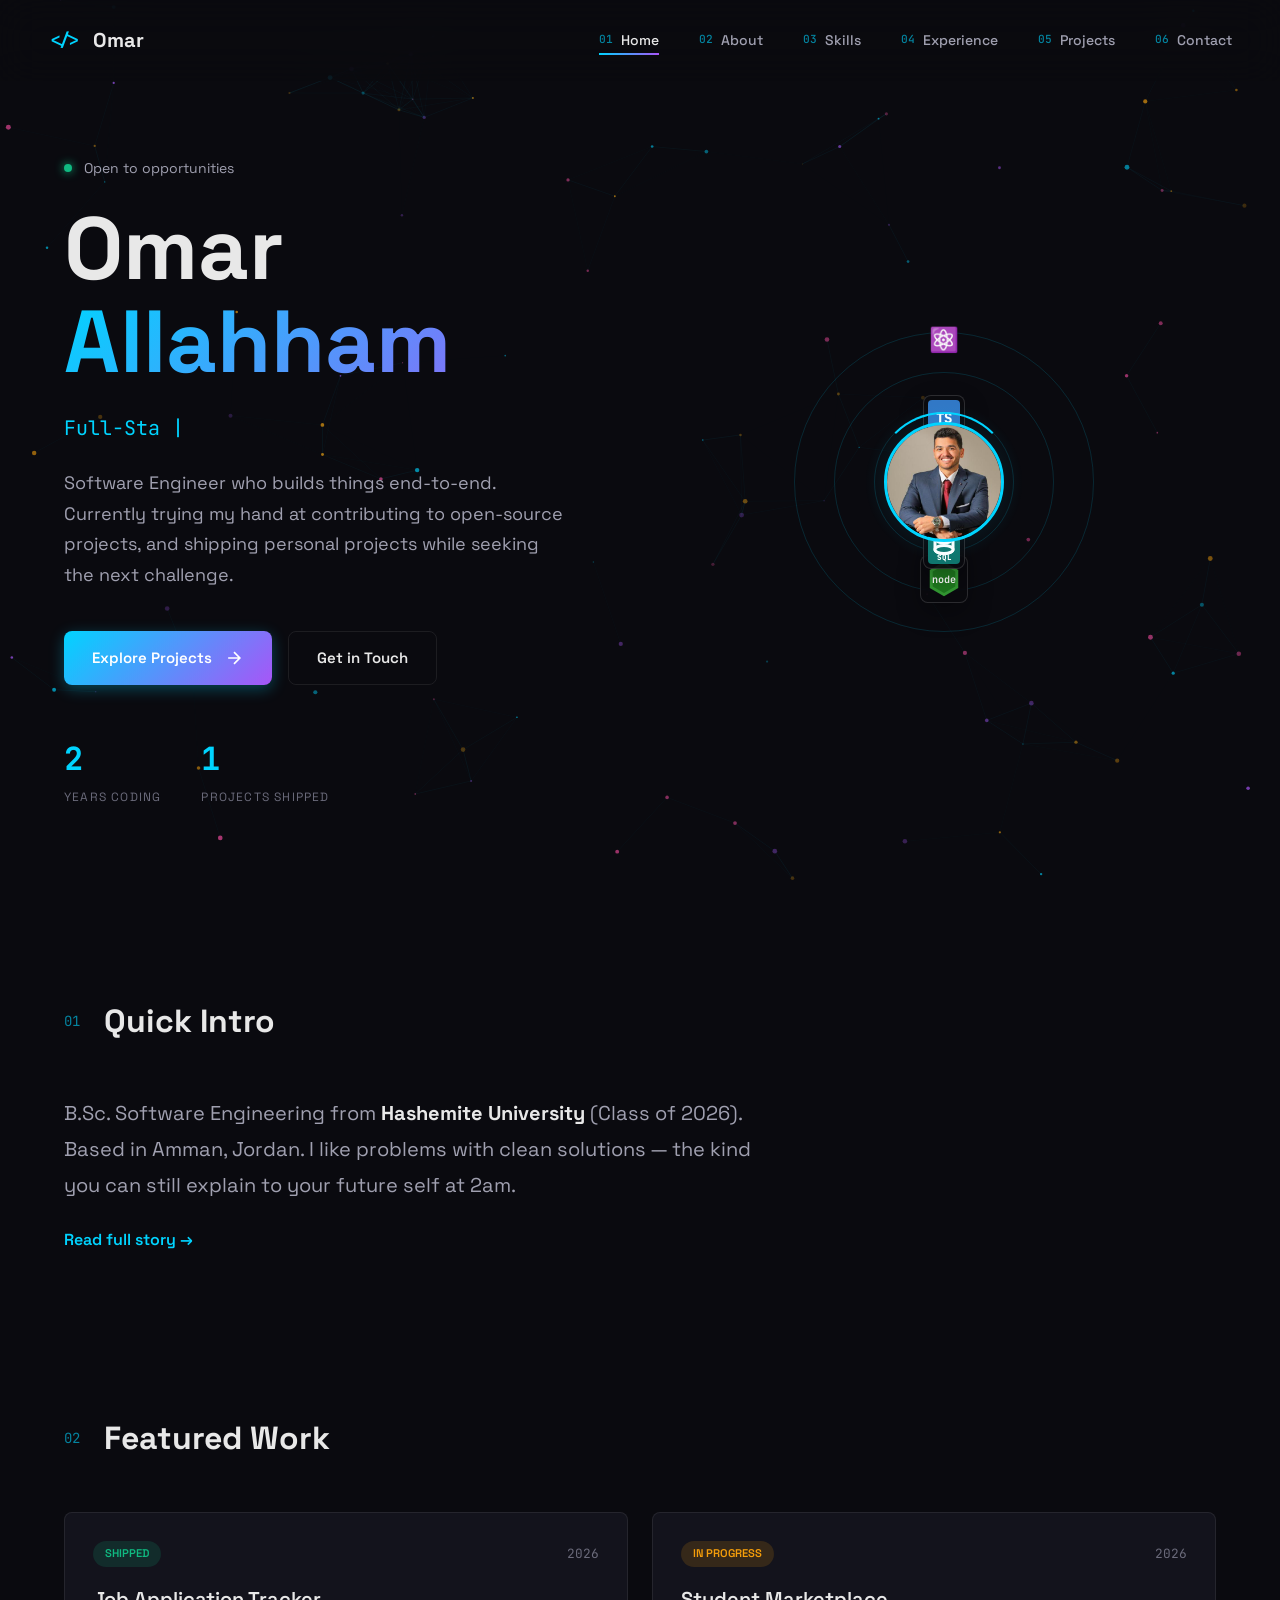
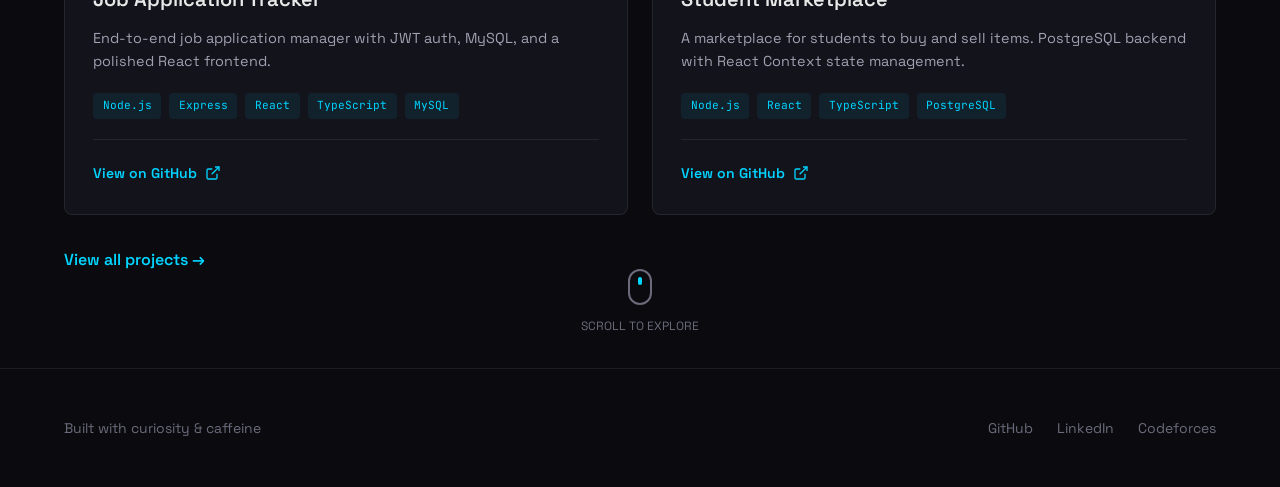
==== commit 5efaf7a0: "update icons, improve navigation, and optimize animations for reduced motion preferences." ====
--- a/index.html
+++ b/index.html
@@ -3,15 +3,16 @@
 <head>
   <meta charset="UTF-8">
   <meta name="viewport" content="width=device-width, initial-scale=1.0">
+  <meta name="description" content="Omar Allahham is a software engineer in Amman, Jordan building full-stack projects with React, TypeScript, Node.js, Express, and SQL databases.">
   <title>Omar Allahham — Software Engineer</title>
   <link rel="preconnect" href="https://fonts.googleapis.com">
   <link rel="preconnect" href="https://fonts.gstatic.com" crossorigin>
   <link href="https://fonts.googleapis.com/css2?family=Space+Grotesk:wght@300;400;500;600;700&family=JetBrains+Mono:wght@300;400;500;600;700&display=swap" rel="stylesheet">
   <link rel="stylesheet" href="css/main.css">
-  <link rel="icon" href="data:image/svg+xml,<svg xmlns=%22http://www.w3.org/2000/svg%22 viewBox=%220 0 100 100%22><text y=%22.9em%22 font-size=%2290%22>⚡</text></svg>">
+  <link rel="icon" href="data:image/svg+xml,%3Csvg xmlns='http://www.w3.org/2000/svg' viewBox='0 0 100 100'%3E%3Crect width='100' height='100' rx='18' fill='%230a0a0f'/%3E%3Ctext x='50' y='62' text-anchor='middle' font-size='42' font-family='Arial,sans-serif' font-weight='700' fill='%2300d4ff'%3EOA%3C/text%3E%3C/svg%3E">
 </head>
 <body class="page-home">
-  <canvas id="universe-canvas"></canvas>
+  <canvas id="universe-canvas" aria-hidden="true"></canvas>
   <nav class="main-nav" id="main-nav">
     <div class="nav-brand">
       <a href="index.html" class="brand-link">
@@ -19,7 +20,7 @@
         <span class="brand-text">Omar</span>
       </a>
     </div>
-    <button class="nav-toggle" id="nav-toggle" aria-label="Toggle navigation">
+    <button class="nav-toggle" id="nav-toggle" aria-label="Toggle navigation" aria-controls="nav-links" aria-expanded="false">
       <span></span><span></span><span></span>
     </button>
     <ul class="nav-links" id="nav-links">
@@ -75,11 +76,35 @@
   </div>
   <div class="hero-visual">
     <div class="orbit-container">
-      <div class="orbit orbit-1"><div class="orbit-icon" style="--delay:0s">⚛️</div></div>
-      <div class="orbit orbit-2"><div class="orbit-icon" style="--delay:2s">▲</div></div>
-      <div class="orbit orbit-3"><div class="orbit-icon" style="--delay:4s">●</div></div>
+      <div class="orbit orbit-1"><div class="orbit-icon" style="--delay:0s" aria-label="React">⚛️</div></div>
+      <div class="orbit orbit-2">
+        <div class="orbit-icon tech-logo node-logo" style="--delay:2s" aria-label="Node.js" title="Node.js">
+          <svg viewBox="0 0 64 64" role="img" aria-hidden="true">
+            <path d="M32 3 56 17v30L32 61 8 47V17L32 3Z" fill="#339933"/>
+            <path d="M32 8.5 51 19.5v25L32 55.5 13 44.5v-25L32 8.5Z" fill="#1f7a1f"/>
+            <text x="32" y="38" text-anchor="middle" font-size="17" font-family="JetBrains Mono, monospace" font-weight="700" fill="#ffffff">node</text>
+          </svg>
+        </div>
+      </div>
+      <div class="orbit orbit-3">
+        <div class="orbit-icon tech-logo ts-logo" style="--delay:4s" aria-label="TypeScript" title="TypeScript">
+          <svg viewBox="0 0 64 64" role="img" aria-hidden="true">
+            <rect width="64" height="64" rx="8" fill="#3178c6"/>
+            <text x="32" y="45" text-anchor="middle" font-size="28" font-family="JetBrains Mono, monospace" font-weight="800" fill="#ffffff">TS</text>
+          </svg>
+        </div>
+        <div class="orbit-icon tech-logo sql-logo" style="--delay:6s" aria-label="SQL" title="SQL">
+          <svg viewBox="0 0 64 64" role="img" aria-hidden="true">
+            <rect width="64" height="64" rx="8" fill="#0f766e"/>
+            <ellipse cx="32" cy="17" rx="18" ry="8" fill="#ffffff"/>
+            <path d="M14 17v18c0 4.4 8.1 8 18 8s18-3.6 18-8V17" fill="none" stroke="#ffffff" stroke-width="6" stroke-linejoin="round"/>
+            <ellipse cx="32" cy="35" rx="18" ry="8" fill="#0f766e" stroke="#ffffff" stroke-width="6"/>
+            <text x="32" y="56" text-anchor="middle" font-size="15" font-family="JetBrains Mono, monospace" font-weight="800" fill="#ffffff">SQL</text>
+          </svg>
+        </div>
+      </div>
       <div class="center-avatar">
-        <img src="assets/photo.jpg" alt="Omar Allahham" class="avatar-img">
+        <img src="assets/205370872.jpg" alt="Omar Allahham" class="avatar-img" width="400" height="400" decoding="async">
         <div class="avatar-ring"></div>
         <div class="avatar-glow"></div>
       </div>
@@ -124,7 +149,7 @@
           <span>Node.js</span><span>Express</span><span>React</span><span>TypeScript</span><span>MySQL</span>
         </div>
         <div class="project-card-back">
-          <a href="https://github.com/Omar-Allaham25/job-tracker" target="_blank" class="project-link">
+          <a href="https://github.com/Omar-Allaham25/job-tracker" target="_blank" rel="noopener noreferrer" class="project-link">
             <span>View on GitHub</span>
             <svg width="16" height="16" viewBox="0 0 24 24" fill="none" stroke="currentColor" stroke-width="2">
               <path d="M18 13v6a2 2 0 0 1-2 2H5a2 2 0 0 1-2-2V8a2 2 0 0 1 2-2h6"/>
@@ -146,7 +171,7 @@
           <span>Node.js</span><span>React</span><span>TypeScript</span><span>PostgreSQL</span>
         </div>
         <div class="project-card-back">
-          <a href="https://github.com/Omar-Allaham25/student-marketplace" target="_blank" class="project-link">
+          <a href="https://github.com/Omar-Allaham25/student-marketplace" target="_blank" rel="noopener noreferrer" class="project-link">
             <span>View on GitHub</span>
             <svg width="16" height="16" viewBox="0 0 24 24" fill="none" stroke="currentColor" stroke-width="2">
               <path d="M18 13v6a2 2 0 0 1-2 2H5a2 2 0 0 1-2-2V8a2 2 0 0 1 2-2h6"/>
@@ -165,13 +190,13 @@
     <div class="footer-content">
       <p class="footer-text">Built with curiosity & caffeine</p>
       <div class="footer-links">
-        <a href="https://github.com/Omar-Allaham25" target="_blank" rel="noopener">GitHub</a>
-        <a href="https://linkedin.com/in/omaraliallaham" target="_blank" rel="noopener">LinkedIn</a>
-        <a href="https://codeforces.com/profile/omarallahham" target="_blank" rel="noopener">Codeforces</a>
+        <a href="https://github.com/Omar-Allaham25" target="_blank" rel="noopener noreferrer">GitHub</a>
+        <a href="https://linkedin.com/in/omaraliallaham" target="_blank" rel="noopener noreferrer">LinkedIn</a>
+        <a href="https://codeforces.com/profile/omar25" target="_blank" rel="noopener noreferrer">Codeforces</a>
       </div>
     </div>
   </footer>
   <div class="scroll-progress" id="scroll-progress"></div>
   <script src="js/main.js"></script>
 </body>
-</html>+</html>
--- a/css/main.css
+++ b/css/main.css
@@ -35,6 +35,7 @@
   overflow-x: hidden;
   min-height: 100vh;
 }
+body.nav-open { overflow: hidden; }
 
 ::selection { background: rgba(0, 212, 255, 0.3); color: #fff; }
 ::-webkit-scrollbar { width: 8px; }
@@ -75,7 +76,7 @@
   font-family: var(--font-mono); color: var(--accent-cyan);
   font-size: 1.1rem; animation: pulse-glow 3s ease-in-out infinite;
 }
-.brand-text { letter-spacing: -0.02em; }
+.brand-text { letter-spacing: 0; }
 
 .nav-links {
   display: flex; list-style: none; gap: 2.5rem; align-items: center;
@@ -83,7 +84,7 @@
 .nav-link {
   position: relative; text-decoration: none;
   color: var(--text-secondary); font-size: 0.875rem;
-  font-weight: 500; letter-spacing: 0.02em;
+  font-weight: 500; letter-spacing: 0;
   transition: color 0.3s ease;
   display: flex; align-items: center; gap: 0.5rem;
 }
@@ -106,6 +107,20 @@
   padding: 5px; z-index: 1001;
 }
 .nav-toggle span { display: block; width: 24px; height: 2px; background: var(--text-primary); transition: all 0.3s ease; }
+.nav-link:focus-visible,
+.brand-link:focus-visible,
+.nav-toggle:focus-visible,
+.btn:focus-visible,
+.text-link:focus-visible,
+.project-link:focus-visible,
+.filter-btn:focus-visible,
+.overlay-link:focus-visible,
+.contact-value:focus-visible,
+.social-link:focus-visible,
+.footer-links a:focus-visible {
+  outline: 2px solid var(--accent-cyan);
+  outline-offset: 4px;
+}
 
 /* ========================================
    PAGE TRANSITION & SCROLL PROGRESS
@@ -147,8 +162,8 @@
   box-shadow: 0 0 10px var(--accent-green);
 }
 .hero-title {
-  font-size: clamp(3rem, 8vw, 6rem); font-weight: 700;
-  line-height: 1.05; letter-spacing: -0.03em; margin-bottom: 1.5rem;
+  font-size: 5.5rem; font-weight: 700;
+  line-height: 1.05; letter-spacing: 0; margin-bottom: 1.5rem;
 }
 .title-line { display: block; }
 .title-line.gradient {
@@ -208,9 +223,24 @@
 .orbit-2 { width: 220px; height: 220px; animation: rotate 15s linear infinite reverse; }
 .orbit-3 { width: 140px; height: 140px; animation: rotate 10s linear infinite; }
 .orbit-icon { position: absolute; font-size: 1.5rem; }
+.tech-logo {
+  display: grid;
+  place-items: center;
+  width: 48px;
+  height: 48px;
+  padding: 0.25rem;
+  border: 1px solid rgba(255, 255, 255, 0.14);
+  border-radius: 8px;
+  background: rgba(10, 10, 15, 0.9);
+  box-shadow: 0 10px 24px rgba(0, 0, 0, 0.3);
+}
+.tech-logo svg { width: 100%; height: 100%; display: block; }
+.ts-logo { width: 42px; height: 42px; }
+.sql-logo { width: 42px; height: 42px; }
 .orbit-1 .orbit-icon { top: -12px; left: 50%; transform: translateX(-50%); animation: counter-rotate 20s linear infinite; }
 .orbit-2 .orbit-icon { bottom: -12px; left: 50%; transform: translateX(-50%); animation: counter-rotate 15s linear infinite reverse; }
-.orbit-3 .orbit-icon { right: -12px; top: 50%; transform: translateY(-50%); animation: counter-rotate 10s linear infinite; }
+.orbit-3 .ts-logo { top: -18px; left: 50%; transform: translateX(-50%); animation: counter-rotate 10s linear infinite; }
+.orbit-3 .sql-logo { bottom: -18px; left: 50%; transform: translateX(-50%); animation: counter-rotate 10s linear infinite; }
 
 .center-avatar {
   position: absolute; top: 50%; left: 50%;
@@ -224,7 +254,7 @@
   position: absolute; bottom: 2rem; left: 50%;
   transform: translateX(-50%); display: flex; flex-direction: column;
   align-items: center; gap: 0.75rem; color: var(--text-muted);
-  font-size: 0.75rem; letter-spacing: 0.1em; text-transform: uppercase;
+  font-size: 0.75rem; letter-spacing: 0; text-transform: uppercase;
   animation: bounce 2s ease-in-out infinite;
 }
 .scroll-mouse { width: 24px; height: 36px; border: 2px solid var(--text-muted); border-radius: 12px; position: relative; }
@@ -235,14 +265,14 @@
    ======================================== */
 .section-header { display: flex; align-items: center; gap: 1.5rem; margin-bottom: 3rem; }
 .section-number { font-family: var(--font-mono); font-size: 0.875rem; color: var(--accent-cyan); opacity: 0.6; }
-.section-title { font-size: 2rem; font-weight: 700; letter-spacing: -0.02em; }
+.section-title { font-size: 2rem; font-weight: 700; letter-spacing: 0; }
 
 .page-header { padding: 10rem 4rem 4rem; max-width: 1400px; margin: 0 auto; }
 .page-header-content { animation: fadeInUp 0.8s ease forwards; }
 .page-number { font-family: var(--font-mono); font-size: 1rem; color: var(--accent-cyan); opacity: 0.6; display: block; margin-bottom: 1rem; }
 .page-title {
-  font-size: clamp(2.5rem, 6vw, 4rem); font-weight: 700;
-  letter-spacing: -0.03em; margin-bottom: 0.75rem;
+  font-size: 3.75rem; font-weight: 700;
+  letter-spacing: 0; margin-bottom: 0.75rem;
   background: linear-gradient(135deg, var(--text-primary), var(--accent-cyan));
   -webkit-background-clip: text; -webkit-text-fill-color: transparent; background-clip: text;
 }
@@ -269,7 +299,7 @@
 .project-card { perspective: 1000px; }
 .project-card-inner {
   background: var(--bg-card); border: 1px solid var(--border-color);
-  border-radius: 16px; padding: 1.75rem;
+  border-radius: 8px; padding: 1.75rem;
   transition: all 0.4s var(--transition-smooth); position: relative; overflow: hidden;
 }
 .project-card-inner::before {
@@ -284,7 +314,7 @@
   box-shadow: 0 20px 40px rgba(0, 0, 0, 0.3);
 }
 .project-meta { display: flex; justify-content: space-between; align-items: center; margin-bottom: 1rem; }
-.project-status { font-size: 0.7rem; font-weight: 600; text-transform: uppercase; letter-spacing: 0.1em; padding: 0.25rem 0.75rem; border-radius: 20px; }
+.project-status { font-size: 0.7rem; font-weight: 600; text-transform: uppercase; letter-spacing: 0; padding: 0.25rem 0.75rem; border-radius: 999px; }
 .project-status.shipped { background: rgba(16, 185, 129, 0.15); color: var(--accent-green); }
 .project-status.progress { background: rgba(245, 158, 11, 0.15); color: var(--accent-amber); }
 .project-year { font-family: var(--font-mono); font-size: 0.8rem; color: var(--text-muted); }
@@ -306,11 +336,11 @@
 .about-grid { display: grid; grid-template-columns: 1fr 2fr; gap: 4rem; align-items: start; }
 .about-visual { position: sticky; top: 120px; }
 .photo-frame { position: relative; width: 100%; max-width: 350px; margin-bottom: 2rem; }
-.about-photo { width: 100%; border-radius: 16px; display: block; position: relative; z-index: 2; }
+.about-photo { width: 100%; aspect-ratio: 1; object-fit: cover; border-radius: 8px; display: block; position: relative; z-index: 2; }
 .photo-glitch {
   position: absolute; top: 0; left: 0; width: 100%; height: 100%;
   background: linear-gradient(45deg, var(--accent-cyan), var(--accent-purple));
-  border-radius: 16px; opacity: 0; z-index: 3; mix-blend-mode: overlay;
+  border-radius: 8px; opacity: 0; z-index: 3; mix-blend-mode: overlay;
   animation: glitch 5s ease-in-out infinite;
 }
 .photo-scanline { position: absolute; top: 0; left: 0; width: 100%; height: 4px; background: rgba(0, 212, 255, 0.5); z-index: 4; animation: scanline 3s linear infinite; }
@@ -324,7 +354,7 @@
 .about-block p { color: var(--text-secondary); line-height: 1.8; margin-bottom: 1rem; }
 .about-block p:last-child { margin-bottom: 0; }
 .interests-grid { display: grid; grid-template-columns: repeat(2, 1fr); gap: 1rem; }
-.interest-item { display: flex; align-items: center; gap: 0.75rem; padding: 1rem; background: var(--bg-card); border: 1px solid var(--border-color); border-radius: 12px; transition: all 0.3s ease; }
+.interest-item { display: flex; align-items: center; gap: 0.75rem; padding: 1rem; background: var(--bg-card); border: 1px solid var(--border-color); border-radius: 8px; transition: all 0.3s ease; }
 .interest-item:hover { border-color: var(--accent-cyan); transform: translateY(-2px); }
 .interest-icon { font-size: 1.5rem; }
 
@@ -332,7 +362,7 @@
 .credentials-grid { display: grid; grid-template-columns: repeat(auto-fit, minmax(250px, 1fr)); gap: 1.5rem; }
 .credential-card {
   background: var(--bg-card); border: 1px solid var(--border-color);
-  border-radius: 16px; padding: 1.75rem;
+  border-radius: 8px; padding: 1.75rem;
   transition: all 0.4s var(--transition-smooth);
   opacity: 0; transform: translateY(20px);
 }
@@ -352,7 +382,7 @@
 .skill-category { opacity: 0; transform: translateY(20px); transition: all 0.6s ease; }
 .skill-category.visible { opacity: 1; transform: translateY(0); }
 .category-header { display: flex; align-items: center; gap: 1rem; margin-bottom: 1.5rem; }
-.category-status { font-size: 0.7rem; font-weight: 600; text-transform: uppercase; letter-spacing: 0.1em; padding: 0.25rem 0.75rem; border-radius: 20px; }
+.category-status { font-size: 0.7rem; font-weight: 600; text-transform: uppercase; letter-spacing: 0; padding: 0.25rem 0.75rem; border-radius: 999px; }
 .category-status.shipped { background: rgba(16, 185, 129, 0.15); color: var(--accent-green); }
 .category-status.progress { background: rgba(245, 158, 11, 0.15); color: var(--accent-amber); }
 .category-status.planned { background: rgba(168, 85, 247, 0.15); color: var(--accent-purple); }
@@ -360,7 +390,7 @@
 .skill-constellation { display: flex; flex-wrap: wrap; gap: 1rem; }
 .skill-node {
   position: relative; background: var(--bg-card); border: 1px solid var(--border-color);
-  border-radius: 12px; padding: 1.25rem 1.5rem; min-width: 140px;
+  border-radius: 8px; padding: 1.25rem 1.5rem; min-width: 140px;
   cursor: pointer; transition: all 0.4s var(--transition-smooth); overflow: hidden;
 }
 .skill-node::before {
@@ -391,11 +421,11 @@
 .marker-dot { width: 12px; height: 12px; border-radius: 50%; background: var(--accent-cyan); border: 3px solid var(--bg-primary); box-shadow: 0 0 0 2px var(--accent-cyan); }
 .timeline-marker.active .marker-dot { background: var(--accent-green); box-shadow: 0 0 0 2px var(--accent-green); }
 .marker-pulse { position: absolute; width: 24px; height: 24px; border-radius: 50%; background: var(--accent-green); opacity: 0.3; animation: pulse-ring 2s ease-out infinite; }
-.timeline-content { background: var(--bg-card); border: 1px solid var(--border-color); border-radius: 16px; padding: 2rem; transition: all 0.4s var(--transition-smooth); }
+.timeline-content { background: var(--bg-card); border: 1px solid var(--border-color); border-radius: 8px; padding: 2rem; transition: all 0.4s var(--transition-smooth); }
 .timeline-content:hover { border-color: rgba(0, 212, 255, 0.2); box-shadow: 0 10px 30px rgba(0, 0, 0, 0.2); }
 .timeline-header { display: flex; justify-content: space-between; align-items: center; margin-bottom: 1rem; flex-wrap: wrap; gap: 0.5rem; }
 .timeline-date { font-family: var(--font-mono); font-size: 0.8rem; color: var(--accent-cyan); }
-.timeline-status { font-size: 0.7rem; font-weight: 600; text-transform: uppercase; letter-spacing: 0.1em; padding: 0.25rem 0.75rem; border-radius: 20px; background: rgba(168, 85, 247, 0.15); color: var(--accent-purple); }
+.timeline-status { font-size: 0.7rem; font-weight: 600; text-transform: uppercase; letter-spacing: 0; padding: 0.25rem 0.75rem; border-radius: 999px; background: rgba(168, 85, 247, 0.15); color: var(--accent-purple); }
 .timeline-status.status-active { background: rgba(16, 185, 129, 0.15); color: var(--accent-green); }
 .timeline-title { font-size: 1.25rem; font-weight: 600; margin-bottom: 0.25rem; }
 .timeline-company { font-size: 0.9375rem; color: var(--text-secondary); font-weight: 500; margin-bottom: 1rem; }
@@ -416,7 +446,7 @@
 .project-showcase {
   display: grid; grid-template-columns: 1fr 1.5fr; gap: 2rem;
   background: var(--bg-card); border: 1px solid var(--border-color);
-  border-radius: 20px; overflow: hidden;
+  border-radius: 8px; overflow: hidden;
   transition: all 0.4s var(--transition-smooth);
   opacity: 0; transform: translateY(20px);
 }
@@ -434,7 +464,7 @@
 .overlay-link.disabled { background: var(--bg-tertiary); color: var(--text-muted); cursor: not-allowed; }
 .showcase-info { padding: 2rem; display: flex; flex-direction: column; }
 .showcase-meta { display: flex; gap: 1rem; margin-bottom: 1rem; flex-wrap: wrap; }
-.showcase-status { font-size: 0.7rem; font-weight: 600; text-transform: uppercase; letter-spacing: 0.1em; padding: 0.25rem 0.75rem; border-radius: 20px; }
+.showcase-status { font-size: 0.7rem; font-weight: 600; text-transform: uppercase; letter-spacing: 0; padding: 0.25rem 0.75rem; border-radius: 999px; }
 .showcase-status.shipped { background: rgba(16, 185, 129, 0.15); color: var(--accent-green); }
 .showcase-status.progress { background: rgba(245, 158, 11, 0.15); color: var(--accent-amber); }
 .showcase-status.planned { background: rgba(168, 85, 247, 0.15); color: var(--accent-purple); }
@@ -449,7 +479,7 @@
    ======================================== */
 .contact-section { padding: 2rem 4rem 6rem; max-width: 1400px; margin: 0 auto; }
 .contact-grid { display: grid; grid-template-columns: 1fr 1fr; gap: 3rem; margin-bottom: 4rem; }
-.contact-terminal { background: var(--bg-secondary); border: 1px solid var(--border-color); border-radius: 16px; overflow: hidden; opacity: 0; transform: translateY(20px); transition: all 0.6s ease; }
+.contact-terminal { background: var(--bg-secondary); border: 1px solid var(--border-color); border-radius: 8px; overflow: hidden; opacity: 0; transform: translateY(20px); transition: all 0.6s ease; }
 .contact-terminal.visible { opacity: 1; transform: translateY(0); }
 .terminal-header { display: flex; align-items: center; gap: 1rem; padding: 0.875rem 1.25rem; background: var(--bg-tertiary); border-bottom: 1px solid var(--border-color); }
 .terminal-buttons { display: flex; gap: 0.5rem; }
@@ -477,7 +507,7 @@
 .form-group { display: flex; flex-direction: column; gap: 0.5rem; }
 .form-label { display: flex; align-items: center; gap: 0.75rem; font-size: 0.875rem; font-weight: 500; color: var(--text-secondary); }
 .label-number { font-family: var(--font-mono); font-size: 0.75rem; color: var(--accent-cyan); opacity: 0.6; }
-.form-input, .form-textarea { padding: 0.875rem 1rem; background: var(--bg-secondary); border: 1px solid var(--border-color); border-radius: 10px; color: var(--text-primary); font-family: inherit; font-size: 0.9375rem; transition: all 0.3s ease; outline: none; }
+.form-input, .form-textarea { padding: 0.875rem 1rem; background: var(--bg-secondary); border: 1px solid var(--border-color); border-radius: 8px; color: var(--text-primary); font-family: inherit; font-size: 0.9375rem; transition: all 0.3s ease; outline: none; }
 .form-input::placeholder, .form-textarea::placeholder { color: var(--text-muted); }
 .form-input:focus, .form-textarea:focus { border-color: var(--accent-cyan); box-shadow: 0 0 0 3px rgba(0, 212, 255, 0.1); }
 .form-textarea { resize: vertical; min-height: 120px; }
@@ -486,7 +516,7 @@
 .social-section.visible { opacity: 1; transform: translateY(0); }
 .social-title { font-size: 1.125rem; font-weight: 600; margin-bottom: 1.5rem; color: var(--text-secondary); }
 .social-links { display: flex; justify-content: center; gap: 1.5rem; flex-wrap: wrap; }
-.social-link { display: flex; align-items: center; gap: 0.75rem; padding: 0.875rem 1.5rem; background: var(--bg-card); border: 1px solid var(--border-color); border-radius: 12px; color: var(--text-secondary); text-decoration: none; transition: all 0.4s var(--transition-smooth); }
+.social-link { display: flex; align-items: center; gap: 0.75rem; padding: 0.875rem 1.5rem; background: var(--bg-card); border: 1px solid var(--border-color); border-radius: 8px; color: var(--text-secondary); text-decoration: none; transition: all 0.4s var(--transition-smooth); }
 .social-link:hover { border-color: var(--accent-cyan); color: var(--accent-cyan); transform: translateY(-4px); box-shadow: 0 10px 30px rgba(0, 212, 255, 0.1); }
 .social-link svg { width: 20px; height: 20px; }
 
@@ -521,6 +551,8 @@
    ======================================== */
 @media (max-width: 1024px) {
   .hero-section { grid-template-columns: 1fr; text-align: center; padding: 7rem 2rem 4rem; }
+  .hero-title { font-size: 4.25rem; }
+  .page-title { font-size: 3.25rem; }
   .hero-description { margin-left: auto; margin-right: auto; }
   .hero-cta { justify-content: center; }
   .hero-stats { justify-content: center; }
@@ -543,6 +575,7 @@
     justify-content: center; gap: 2rem;
     transition: right 0.4s var(--transition-smooth);
     border-left: 1px solid var(--border-color);
+    box-shadow: -20px 0 40px rgba(0, 0, 0, 0.35);
   }
   .nav-links.active { right: 0; }
   .nav-link { font-size: 1.125rem; }
@@ -555,6 +588,42 @@
   .interests-grid { grid-template-columns: 1fr; }
   .timeline { padding-left: 2rem; }
   .timeline-marker { left: -2rem; }
+  .project-grid { grid-template-columns: 1fr; }
+  .hero-title { font-size: 3.25rem; }
+  .page-title { font-size: 2.75rem; }
+  .hero-stats { gap: 1.5rem; }
+  .terminal-body,
+  .contact-value,
+  .placeholder-text,
+  .project-name,
+  .showcase-title {
+    overflow-wrap: anywhere;
+  }
+}
+
+@media (max-width: 480px) {
+  .hero-section { min-height: auto; padding-top: 6.5rem; }
+  .hero-title { font-size: 2.75rem; }
+  .page-title { font-size: 2.25rem; }
+  .hero-cta,
+  .hero-stats,
+  .section-header,
+  .category-header,
+  .timeline-header,
+  .contact-item {
+    align-items: flex-start;
+    flex-direction: column;
+  }
+  .btn,
+  .social-link {
+    width: 100%;
+    justify-content: center;
+  }
+  .orbit-container { width: 240px; height: 240px; }
+  .orbit-1 { width: 190px; height: 190px; }
+  .orbit-2 { width: 135px; height: 135px; }
+  .orbit-3 { width: 85px; height: 85px; }
+  .center-avatar { width: 96px; height: 96px; }
 }
 
 @media (prefers-reduced-motion: reduce) {
